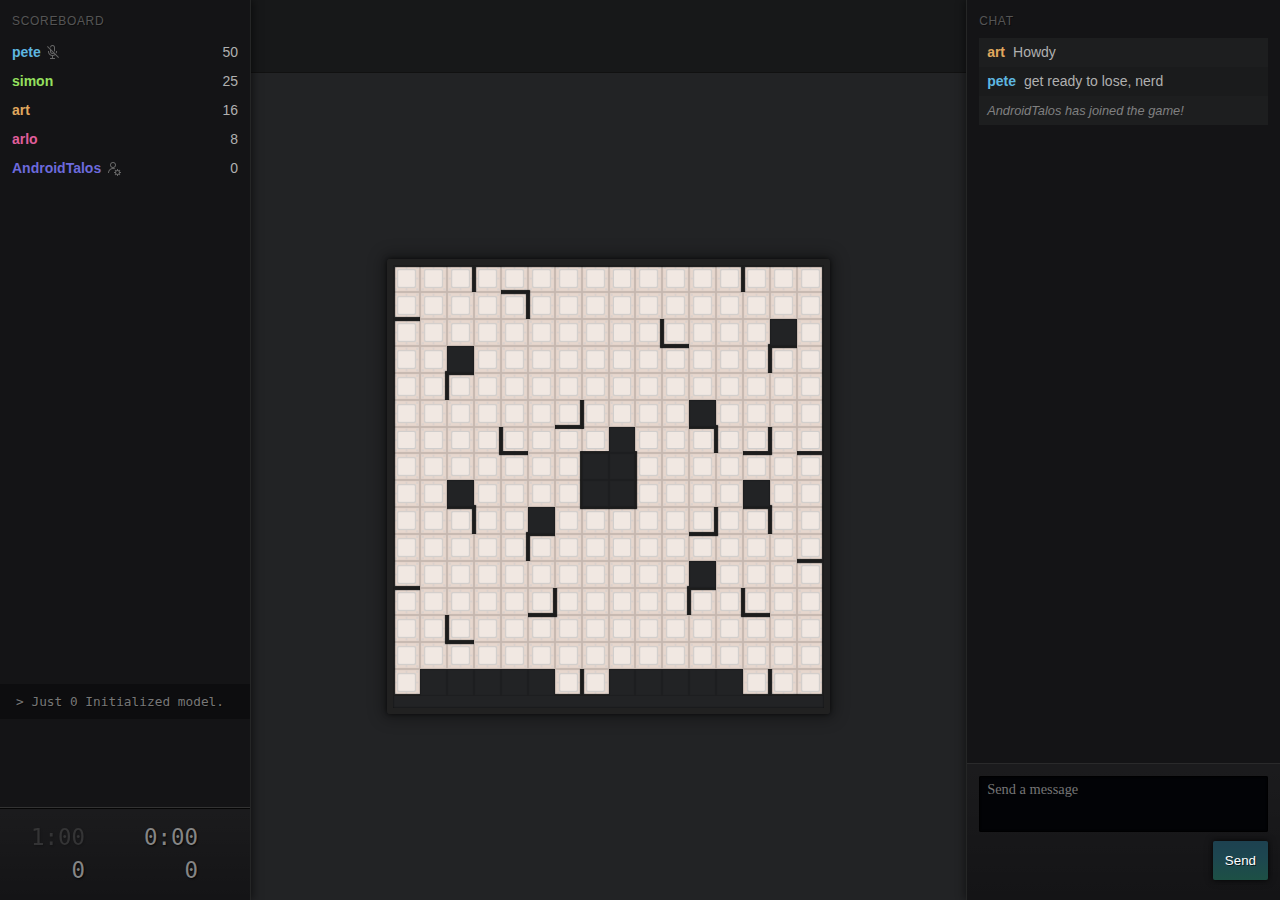
==== Robots.html @ b5388a8b "new squares for randomization algorithm" ====
<!DOCTYPE HTML>
<html>
<head>
  <meta charset="UTF-8">
  <title>Ricochet Robots</title>
  <link rel="stylesheet" href="./assets/css/style.css">
  <script src="./assets/js/main.js"></script>
</head>
<body>
	<main></main>
  <script>
      
    function preventBackspaceHandler(evt) {
      evt = evt || window.event;
      if (evt.keyCode == 8) {
        return false;
      }
    }

    document.onkeydown = preventBackspaceHandler;



    function randInt() {
      return Math.floor(Math.random() * Math.floor(16));
    }

    function randName() {
      arr1 = ["Robot", "Doctor", "Puzzle", "Automaton", "Data", "Buzz", "Infinity", "Cyborg", "Android", "Electro", "Robo", "Battery", "Beep" ];
      arr2 = ["Lover", "Love", "Power", "Clicker", "Friend", "Genius", "Beep", "Boop", "Sim", "Asimov", "Talos" ];
      arr3 = ["69", "420", "XxX", "2001", ""];
      return arr1[Math.floor(Math.random()*arr1.length)] + arr2[Math.floor(Math.random()*arr2.length)]+ arr3[Math.floor(Math.random()*arr3.length)];
    }

    var app = Elm.Main.init({node:document.querySelector('main')});


    var board = {
      "code": 100,
      "content":
      [
[
217,145,147,153,181,209,145,145,145,145,145,145,147,153,145,179],[
204,0,0,0,19,136,0,0,0,0,0,0,0,0,0,50],[
201,0,0,0,0,0,0,0,0,34,76,0,0,32,68,50],[
200,32,68,0,0,0,0,0,0,16,129,0,0,18,137,50],[
200,18,137,0,0,0,0,0,0,0,0,0,0,0,0,50],[
200,0,0,0,0,0,38,72,0,0,0,36,64,0,0,50],[
200,0,0,34,76,0,49,228,100,64,0,19,136,38,72,54],[
200,0,0,16,129,0,50,256,257,200,0,0,0,17,128,51],[
200,0,36,64,0,0,50,258,259,200,0,0,0,36,64,50],[
200,0,19,136,32,68,16,145,145,128,0,38,72,19,136,50],[
200,0,0,0,18,137,0,0,0,0,0,17,128,0,0,54],[
204,0,0,0,0,0,0,0,0,0,32,68,0,0,0,51],[
201,0,0,0,0,38,72,0,0,0,18,137,34,76,0,50],[
200,34,76,0,0,17,128,0,0,0,0,0,16,129,0,50],[
200,16,129,0,0,0,0,0,0,0,0,0,0,0,0,50],[
236,100,100,100,100,100,102,108,100,100,100,100,100,102,108,118
]
]
    }

    var user = {
        "code": 201,
        "content": []
      };

    var users = {
      "code": 200,
      "content": [
        { "username": "art", color:"#e0a85e", score:16, owner:false, muted:false }
      , { "username": "simon", color:"#95e05e", score:25, owner:false, muted:false }
      , { "username": "pete", color:"#5eb7e0", score:50, owner:false, muted:true }
      , { "username": "arlo", color:"#e05e9b", score:8, owner:false, muted:false }
      ]};
    
    function robots() {
      return {
      "code": 101,
      "content": [
        { "pos": { x: randInt(), y: randInt() }, color: "red", moves: ["up", "down", "left", "right"] }
      , { "pos": { x: randInt(), y: randInt() }, color: "green", moves: ["up", "down", "left", "right"] }
      , { "pos": { x: randInt(), y: randInt() }, color: "blue", moves: ["down", "left", "right"] }
      , { "pos": { x: randInt(), y: randInt() }, color: "yellow", moves: ["up", "down", "left", "right"] }
      , { "pos": { x: randInt(), y: randInt() }, color: "silver", moves: ["up", "down", "left", "right"] }
      ]};
    }
    
    var goals = {
      "code": 102,
      "content": [
        { "pos": { x: 11, y:  1}, symbol: "RedMoon", "active": false }
      , { "pos": { x:  4, y:  1}, symbol: "GreenMoon", "active": false}
      , { "pos": { x:  1, y:  10}, symbol: "BlueMoon", "active": false}
      , { "pos": { x: 12, y: 13}, symbol: "YellowMoon", "active": false}
      , { "pos": { x: 13, y: 11}, symbol: "RedPlanet", "active": false}
      , { "pos": { x:  5, y:  9}, symbol: "GreenPlanet", "active": false}
      , { "pos": { x:  9, y:  4}, symbol: "BluePlanet", "active": false}
      , { "pos": { x:  5, y:  5}, symbol: "YellowPlanet", "active": false}
      , { "pos": { x:  4, y: 12}, symbol: "RedCross", "active": false}
      , { "pos": { x: 11, y: 10}, symbol: "GreenCross", "active": false}
      , { "pos": { x:  3, y:  6}, symbol: "BlueCross", "active": false}
      , { "pos": { x: 12, y:  6}, symbol: "YellowCross", "active": false}
      , { "pos": { x:  1, y:  4}, symbol: "RedGear", "active": false}
      , { "pos": { x: 14, y:  3}, symbol: "GreenGear", "active": false}
      , { "pos": { x: 10, y: 12}, symbol: "BlueGear", "active": false}
      , { "pos": { x:  6, y: 14}, symbol: "YellowGear", "active": false}
      ]};
    goals.content[randInt()].active = true

    var chat = {
      "code": 202,
      "content": [
        { "user": users.content[0],
          "msg": "Howdy",
          "kind": 0 },
        { "user": users.content[2],
          "msg": "get ready to lose, nerd",
          "kind": 0 },
          ]
    };

    app.ports.outputPort.subscribe(function (data) {

      dataobj = JSON.parse(data);
      switch(dataobj.code) {
        
        case 100: // received request for new game
          chat.content.push(
            { "user": { "username": "System", color:"#fff", score:0, owner:false, muted:false },
              "msg": "Beginning a new game.",
              "kind": 1 }, )
          app.ports.inputPort.send( robots() );
          app.ports.inputPort.send( goals );
          app.ports.inputPort.send( chat );
          break;

        case 200: // received new user
          user.content = dataobj.content;
          user.content.username = randName();
          users.content.push(user.content);
          app.ports.inputPort.send( user );
          app.ports.inputPort.send( users );
          chat.content.push(
            { "user": { "username": "System", color:"#fff", score:0, owner:false, muted:false },
              "msg": user.content.username + " has joined the game!",
              "kind": 1 }, )
          app.ports.inputPort.send( chat );
          break;

        case 202: // received chatline
          chat.content.push( dataobj.content )
          app.ports.inputPort.send( chat );
          break;
      }



    });

    
      app.ports.inputPort.send( goals );
      app.ports.inputPort.send( chat );
      app.ports.inputPort.send( robots() );
      app.ports.inputPort.send( board );

  </script>
</body>
</html>
---- assets/css/style.css ----
body {
	margin: 0;
	padding: 0;
	word-wrap: break-word;
	font-family: -apple-system, BlinkMacSystemFont, Segoe UI, Helvetica, Arial, sans-serif, Apple Color Emoji, Segoe UI Emoji, Segoe UI Symbol;
	font-size: 14px;
	line-height: 1.5;
	color: #f5f5f5;
  background: #222325;
}

h2 {
  margin: 0 0 .5rem;
  padding: 0;
  font-size: 0.75rem;
  letter-spacing: 0.7px;
  color: #555;
  text-shadow: 1px 1px 0 rgba(0, 0, 0, .4);
  text-transform: uppercase;
  font-weight: normal;
}

a {
	color: #4d6670;
	text-decoration: none;
}

a:hover {
	color: #1d4650;
}

main {
  display: flex;
  min-height: 100vh;
}

.container {
  display: flex;
  min-height: 100vh;
}

.scorebar {
  flex: 0 0 250px;
  background: #141416;
	display: flex;
	flex-direction: column;
	border-right: 1px solid #252626;
  box-shadow: 2px 0 8px rgba(0, 0, 0, 0.5);
  z-index: 50;
}

.sidebar {
  flex: 0 560px;
  background: #141416;
	display: flex;
	flex-direction: column;
	border-left: 1px solid #252626;
  box-shadow: -2px 0px 8px rgba(0, 0, 0, .4);
}

.chat {
  flex: 1 1 auto;
  padding: 0.75rem;
}

.chat__line {
  padding: 0.25rem 0.5rem;
  background: #1a1b1c;
  color: #b0b0b0;
}

.chat__line--system {
  color: #808081;
  font-size: .8rem;
}

.chat__line:nth-of-type(odd) {
  background: #1d1e1f;
}

.chat__username {
  display: inline-block;
  font-weight: 600;
  margin-right: 0.5rem;
}

.message {
  border-top: 1px solid #2a2a2b;
  flex: 0 0 12.5%;
  padding: 0.75rem;
  display: flex;
  flex-direction: column;
  background: linear-gradient(to top, transparent 0, rgba(255, 255, 255, .03));
}

textarea, input[type="text"], select {
  padding: 0.35rem 0.5rem;
  background: #020306;
  border-radius: 2px;
  resize: none;
  flex: 1 1 100%;
  border: none;
  color: #d0d0d0;
  font-family: "Segoe UI";
  font-size: 0.9rem;
  box-shadow: 0 0 2px 1px inset rgba(0, 0, 0, 1);
}

.message__actions {
  flex: 0;
  padding: 0.5rem 0;
  display: flex;
  justify-content: space-between;
}

.submit {
  background: linear-gradient(to bottom, #1d4150 0, #1d4650 40%, #1d5045 100%);
  color: #fff;
  border-radius: 2px;
  padding: 0.75rem 0.75rem;
  border: 0;
  text-shadow: 1px 1px 0 rgba(0, 0, 0, .6);
  cursor: pointer;
  box-shadow: 0 0 4px rgba(0, 0, 0, .6), 0 0 8px rgba(0, 0, 0, .4);
  margin-left: 0.25rem;
  align-self: center;
}


.message__actions button {
  height: 2.5rem;
  width: 2.5rem;
  padding: 0;
  border: 0;
  cursor: pointer;
  mask-size: 2.0rem 2.0rem;
  background: #666;
  transition: .15s linear background;
}

.sidebar__polloptions {
  border-top: 1px solid #2a2a2b;
  padding: 0.75rem;
  display: flex;
  flex-wrap: wrap;
  justify-content: flex-start;
  text-shadow: 1px 1px 1px rgba(0, 0, 0, .5);
  background: linear-gradient(to top, transparent 0, rgba(255, 255, 255, .03));
}

.poll__command {
  color: #999;
  font-family: Monospace;
  font-size: 0.8rem;
  background: rgba(0, 0, 0, .5);
  padding: 0.25rem;
  margin: 0 .25rem;
}

.sidebar__settings {
  border-top: 1px solid #2a2a2b;
  padding: 0.75rem 0.5rem;
  display: flex;
  flex-wrap: wrap;
  justify-content: space-between;
  background: linear-gradient(to top, transparent 0, rgba(255, 255, 255, .03));
}

.sidebar__settings input, .sidebar__settings select {
  margin: 0 .25rem;
  flex: 1 1 auto;
}

.sidebar__settings h2, .sidebar__polloptions h2 {
  flex: 1 1 100%;
}

.message__actions button:hover {
  background: #bcbca0;
}

.message__actions .settings {
  mask: url('../static/images/icons/settings.png') center center/2.0rem 2.0rem no-repeat;
}

.message__actions .new {
  mask: url('../static/images/icons/new.png') center center/2.0rem 2.0rem no-repeat;
}

.message__actions .poll {
  mask: url('../static/images/icons/poll.png') center center/2.0rem 2.0rem no-repeat;
}

.message__actions .emoticons {
  mask: url('../static/images/icons/emoticons.png') center center/2.0rem 2.0rem no-repeat;
}

.flex-spacer {
  flex: 1 1 auto;
}

.main {
	flex: 1 1 100%;
	display: flex;
	flex-direction: column;
  background: url('../static/images/backgrounds/rock.jpg') no-repeat fixed;
  background-size: cover;
}


.controls {
  background: rgba(0, 0, 0, .3);
  color: #777;
  text-shadow: 1px 1px 0 rgba(0, 0, 0, .5);
  border-bottom: 1px solid #111;
  padding: .5rem 1.0rem;
  font-size: 0.8rem;
  display: flex;
  justify-content: space-around;
}

.controls__robots {
  display: flex;
}

.controls__directions {
  display: flex;
}

.controls__robot {
  height: 3.0rem;
  width: 3.0rem;
  margin: 0.25rem;
  background-repeat: no-repeat;
  background-position: center center;
  background-size: 90%;
  cursor: pointer;
  border-radius: 4px;
  transition: .1s linear all;
}

.controls__button {
  height: 3.0rem;
  width: 3.0rem;
  margin: 0.25rem;
  background-color: #656565;
  mask-repeat: no-repeat;
  mask-position: center center;
  mask-size: 90%;
  cursor: pointer;
  border-radius: 4px;
  transition: .1s linear all;
}

.controls__button:hover, .controls__button.active {
  background-color: #aaa;
}

.controls__button.inactive {
  background-color: #262626;
  cursor: not-allowed;
}

.controls__robot.active {
  background-color: #3b3b34
}


.controls__red { background-image: url('../static/images/game/red-robot.png'); }
.controls__green { background-image: url('../static/images/game/green-robot.png'); }
.controls__blue { background-image: url('../static/images/game/blue-robot.png'); }
.controls__yellow { background-image: url('../static/images/game/yellow-robot.png'); }
.controls__silver { background-image: url('../static/images/game/silver-robot.png'); }

.controls__up { mask-image: url('../static/images/icons/up.png'); }
.controls__down { mask-image: url('../static/images/icons/down.png'); }
.controls__left { mask-image: url('../static/images/icons/left.png') }
.controls__right { mask-image: url('../static/images/icons/right.png'); }
.controls__undo { mask-image: url('../static/images/icons/undo.png'); }
.controls__cancel { mask-image: url('../static/images/icons/cancel.png'); }


.debug {
  background: rgba(0, 0, 0, .3);
  color: #777;
  text-shadow: 1px 1px 0 rgba(0, 0, 0, .5);
  padding: .5rem 1.0rem;
  font-family: Monospace;
  font-size: 0.8rem;
}

.debug:before {
  content: '> ';
}

.game {
  border: 6px solid #212121;
  flex: 0 0 auto;
  border-radius: 3px;
  box-shadow: 0 0 2px 0 inset rgba(0, 0, 0, .8), 0 0 15px 5px rgba(0, 0, 0, .3), 0 0 5px rgba(0, 0, 0, .7);
  
  height: 0;
  padding-bottom: 62%;
  width: 62%;
  box-sizing: border-box;

  overflow: hidden;

  display: flex;
  flex-wrap: wrap;
  margin: auto;
}

.square {
  min-height: 6.25%;
  max-height: 6.25%;
  padding-bottom: 6.25%;
  width: 6.25%;
  border: 0px solid #1d2323;
  box-shadow: 0 0 1px 1px inset rgba(0, 0, 0, .15);
  background-size: cover;
  background-repeat: no-repeat;
  background-position: center center;
  position: relative;

  text-align: center;
  color: #d4cdc3;
  font-size: 0.7rem;
  line-height: 3.0rem;
}

.square:after {
  padding-bottom: 100%;
  display: block;
  content: '';
}

.square--0 { background-image: url('../static/images/game/s-0.png'); }
.square--1, .square--17, .square--93, .square--129, .square--145 { background-image: url('../static/images/game/s-1.png'); }
.square--2, .square--18, .square--34, .square--50 { background-image: url('../static/images/game/s-2.png'); }
.square--3, .square--19, .square--51, .square--147, .square--179 { background-image: url('../static/images/game/s-3.png'); }
.square--4, .square--36, .square--68, .square--100 { background-image: url('../static/images/game/s-4.png'); }
.square--5, .square--117, .square--133, .square--149, .square--165, .square--181, .square--149, .square--197, .square--213, .square--229, .square--245 { background-image: url('../static/images/game/s-5.png'); }
.square--6, .square--38, .square--54, .square--102, .square--118 { background-image: url('../static/images/game/s-6.png'); }
.square--8, .square--72, .square--136, .square--200 { background-image: url('../static/images/game/s-8.png'); }
.square--9, .square--137, .square--153, .square--201, .square--217 { background-image: url('../static/images/game/s-9.png'); }
.square--10 { background-image: url('../static/images/game/s-10.png'); }
.square--12, .square--76, .square--108, .square--204, .square--236 { background-image: url('../static/images/game/s-12.png'); }
.square--16 { background-image: url('../static/images/game/s-16.png'); }
.square--20 { background-image: url('../static/images/game/s-20.png'); }
.square--24 { background-image: url('../static/images/game/s-24.png'); }
.square--28 { background-image: url('../static/images/game/s-28.png'); }
.square--32 { background-image: url('../static/images/game/s-32.png'); }
.square--33, .square--49, .square--161, .square--177 { background-image: url('../static/images/game/s-33.png'); }
.square--40 { background-image: url('../static/images/game/s-40.png'); }
.square--41 { background-image: url('../static/images/game/s-41.png'); }
.square--48 { background-image: url('../static/images/game/s-48.png'); }
.square--64 { background-image: url('../static/images/game/s-64.png'); }
.square--65, .square--209 { background-image: url('../static/images/game/s-65.png'); }
.square--66 { background-image: url('../static/images/game/s-66.png'); }
.square--67 { background-image: url('../static/images/game/s-67.png'); }
.square--96 { background-image: url('../static/images/game/s-96.png'); }
.square--128 { background-image: url('../static/images/game/s-128.png'); }
.square--130 { background-image: url('../static/images/game/s-130.png'); }
.square--132, .square--228 { background-image: url('../static/images/game/s-132.png'); }
.square--134 { background-image: url('../static/images/game/s-134.png'); }
.square--144 { background-image: url('../static/images/game/s-144.png'); }
.square--172 { background-image: url('../static/images/game/s-172.png'); }

.square--block {
  background: #7a776d;
}

.robot {
  position: absolute;
  height: 100%;
  width: 100%;
  background-size: 90% 90%;
  background-repeat: no-repeat;
  background-position: center center;
}

.robot--red { background-image: url('../static/images/game/red-robot.png'); }
.robot--blue { background-image: url('../static/images/game/blue-robot.png');; }
.robot--green { background-image: url('../static/images/game/green-robot.png');; }
.robot--yellow { background-image: url('../static/images/game/yellow-robot.png');; }
.robot--silver { background-image: url('../static/images/game/silver-robot.png');; }


/****** Scorebar ******/

.scores {
  flex: 1 1 auto;
  padding: 0.75rem;
}

.score {
  padding: 0.25rem 0;
  color: #b0b0b0;
  display: flex;
}

.score__username {
  flex: 1 1 auto;
  font-weight: 600;
  margin-right: 0.5rem;
}

.muted, .owner {
  height: 1.0rem;
  width: 1.0rem;
  display: inline-block;
  margin-left: .25rem;
  vertical-align: middle;
  mask-size: 100% 100%;
  mask-position: center center;
  mask-repeat: no-repeat;
  background-color: #666;
  margin-top: -2px;
}

.muted { mask-image: url('../static/images/icons/mute.png'); }
.owner { mask-image: url('../static/images/icons/owner.png'); }

.sidebar__goal {
  border-bottom: 1px solid #333;
  padding: 0.75rem;
}

.timer {
  flex: 0 0 auto;
  padding: 0.75rem;
  display: flex;
  flex-wrap: wrap;
  font-family: Monospace;
  font-size: 1.4rem;
  background: linear-gradient(to top, transparent 0, rgba(255, 255, 255, .03));
  color: #858585;
  text-shadow: 1px 1px 2px rgba(0, 0, 0, .8);
  font-weight: 200;
  border-top: 1px solid #060606;
  text-align: right;
}

.timer__countdown {
  flex: 0 0 50%;
  opacity: .25;
  display: flex;
  align-items: center;
  justify-content: flex-end;
}

.timer__current-timer {
  flex: 0 0 50%;
  display: flex;
  align-items: center;
  justify-content: flex-end;
}

.counter__moves {
  display: flex;
  flex: 0 0 50%;
  justify-content: flex-end;
  align-items: center;
}

.counter__robots {
  flex: 0 0 50%;
  align-items: center;
  justify-content: flex-end;
  display: flex;
}

.timer__current-timer span, .timer__countdown span {
  flex: 1 1 auto;
}

.icon {
  flex: 0 0 auto;
  height: 1.5rem;
  width: 1.5rem;
  margin: 0 0.5rem;
  background: currentColor;
  mask-size: 100% 100%;
  mask-repeat: no-repeat;
  mask-position: center center;
}

.icon--timer { mask-image: url('../static/images/icons/timer.png'); }
.icon--clock { mask-image: url('../static/images/icons/clock.png'); }
.icon--count { mask-image: url('../static/images/icons/count.png'); }
.icon--robot { mask-image: url('../static/images/icons/robot.png'); }

.goal {
  height: 4.0rem;
  width: 4.0rem;
  background-size: 100% 100%;
  background-repeat: no-repeat;
  background-position: center center;
}

.square .goal {
  position: absolute;
  height: 100%;
  width: 100%;
  background-size: 100% 100%;
  background-repeat: no-repeat;
  background-position: center center;
  opacity: 0.5;
}



.red-moon { background-image: url('../static/images/game/red-moon.png'); }
.green-moon { background-image: url('../static/images/game/green-moon.png'); }
.yellow-moon { background-image: url('../static/images/game/yellow-moon.png'); }
.blue-moon { background-image: url('../static/images/game/blue-moon.png'); }
.red-gear { background-image: url('../static/images/game/red-gear.png'); }
.green-gear { background-image: url('../static/images/game/green-gear.png'); }
.yellow-gear { background-image: url('../static/images/game/yellow-gear.png'); }
.blue-gear { background-image: url('../static/images/game/blue-gear.png'); }
.red-planet { background-image: url('../static/images/game/red-planet.png'); }
.green-planet { background-image: url('../static/images/game/green-planet.png'); }
.yellow-planet { background-image: url('../static/images/game/yellow-planet.png'); }
.blue-planet { background-image: url('../static/images/game/blue-planet.png'); }
.red-cross { background-image: url('../static/images/game/red-cross.png'); }
.green-cross { background-image: url('../static/images/game/green-cross.png'); }
.yellow-cross { background-image: url('../static/images/game/yellow-cross.png'); }
.blue-cross { background-image: url('../static/images/game/blue-cross.png'); }

/****** Emoticons ******/
.sidebar__emoticons {
  display: flex;
  flex-wrap: wrap;
  width: auto;
  padding: 0.25rem;
}

.emoticon {
  height: 32px;
  width: 32px;
  background: transparent;
  background-size: 100% 100%;
  background-repeat: none;
  background-position: center center;
  flex: 0 0 auto;
  margin: 3px;
  cursor: pointer;
}

span.emoticon {
  display: inline-block;
  vertical-align: middle;
  margin: 0;
}

.emoticon--cool { background-image: url('../static/images/emoticons/cool.png'); }
.emoticon--crazy { background-image: url('../static/images/emoticons/crazy.png'); }
.emoticon--damn { background-image: url('../static/images/emoticons/damn.png'); }
.emoticon--geek { background-image: url('../static/images/emoticons/geek.png'); }
.emoticon--grin { background-image: url('../static/images/emoticons/grin.png'); }
.emoticon--huh { background-image: url('../static/images/emoticons/huh.png'); }
.emoticon--lol { background-image: url('../static/images/emoticons/lol.png'); }
.emoticon--love { background-image: url('../static/images/emoticons/love.png'); }
.emoticon--omg { background-image: url('../static/images/emoticons/omg.png'); }
.emoticon--pout { background-image: url('../static/images/emoticons/pout.png'); }
.emoticon--sad { background-image: url('../static/images/emoticons/sad.png'); }
.emoticon--smile { background-image: url('../static/images/emoticons/smile.png'); }
.emoticon--stars { background-image: url('../static/images/emoticons/stars.png'); }
.emoticon--ugh { background-image: url('../static/images/emoticons/ugh.png'); }
.emoticon--waiting { background-image: url('../static/images/emoticons/waiting.png'); }
.emoticon--whoopsy { background-image: url('../static/images/emoticons/whoopsy.png'); }
.emoticon--wink { background-image: url('../static/images/emoticons/wink.png'); }
.emoticon--wtf { background-image: url('../static/images/emoticons/wtf.png'); }
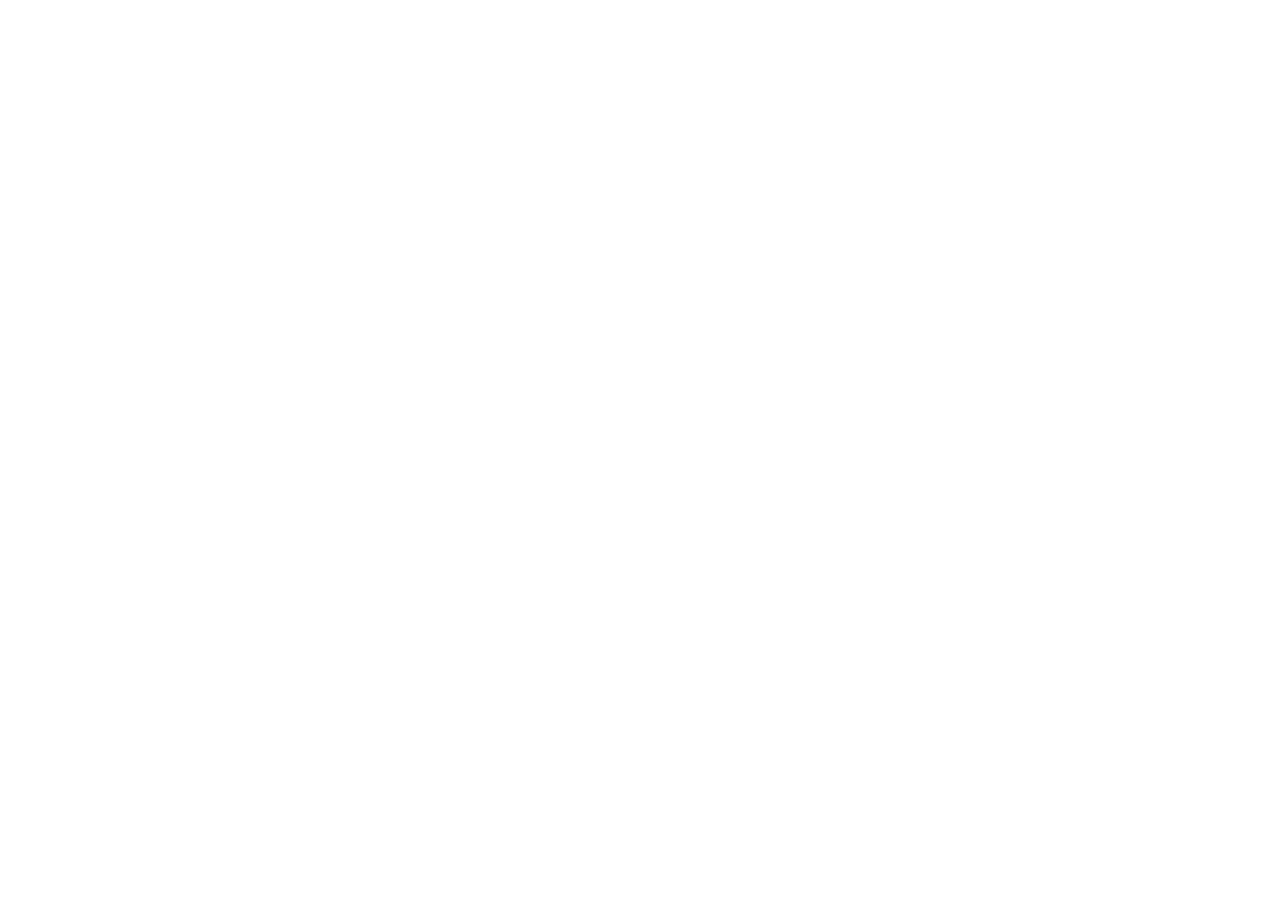
==== commit f9d7761d: "Update poll info and style" ====
--- a/Robots.html
+++ b/Robots.html
@@ -3,8 +3,8 @@
 <head>
   <meta charset="UTF-8">
   <title>Ricochet Robots</title>
-  <link rel="stylesheet" href="./assets/css/style.css">
-  <script src="./assets/js/main.js"></script>
+  <link rel="stylesheet" href="http://localhost:8000/assets/css/style.css">
+  <script src="http://localhost:8000/assets/js/main.js"></script>
 </head>
 <body>
 	<main></main>
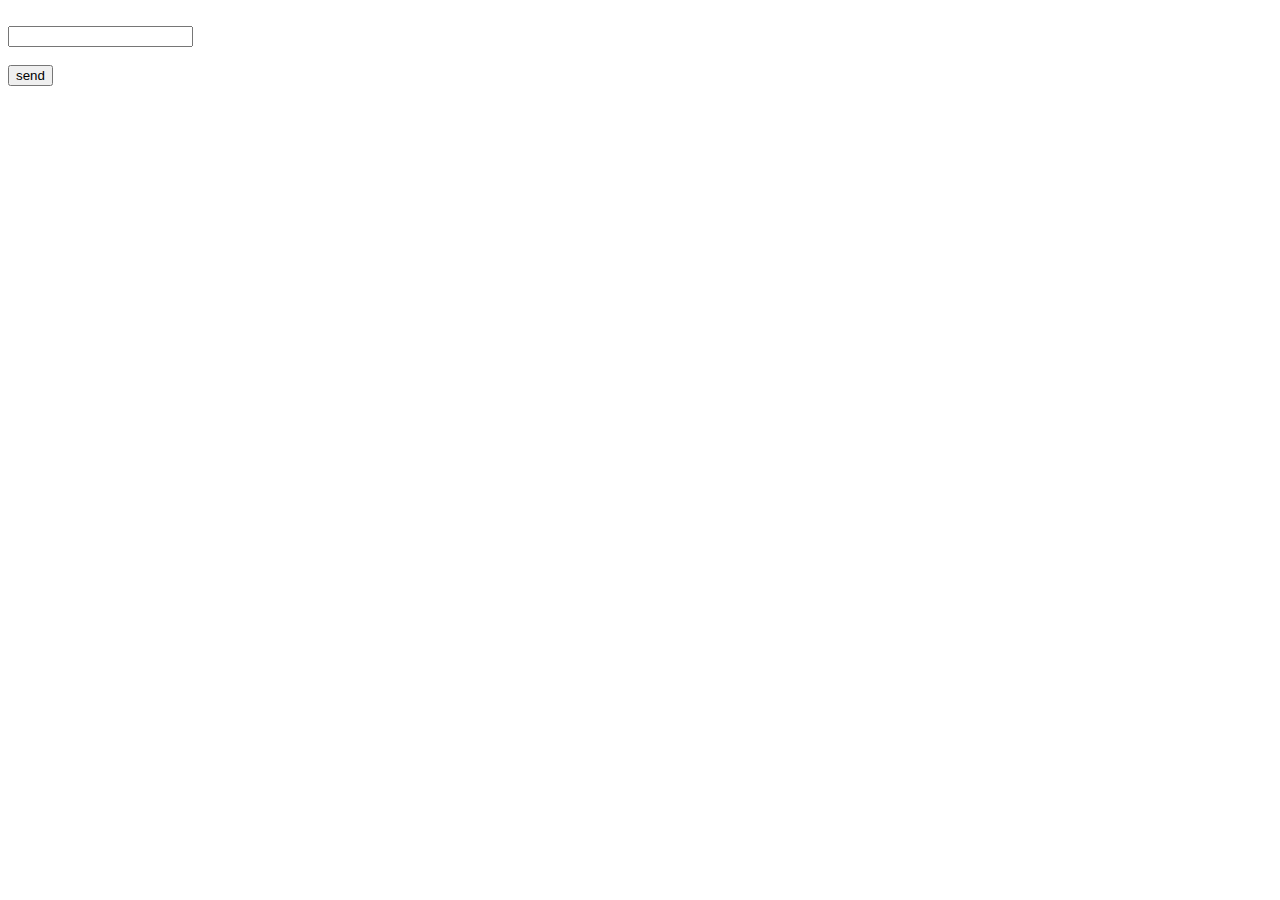
==== commit db870293: "Integrating backend :boom:" ====
--- a/Robots.html
+++ b/Robots.html
@@ -7,9 +7,21 @@
   <script src="http://localhost:8000/assets/js/main.js"></script>
 </head>
 <body>
-	<main></main>
-  <script>
-      
+  <main id="elm-node"></main>
+  <div id="main"></div>
+  <br>
+  <form>
+    <input id="message" type="text">
+    <br>
+    <br>
+    <input type="submit" value="send" id="button">
+  </form>
+
+
+
+  <script type="text/javascript">
+    
+    // prevent backspace from redirecting browser
     function preventBackspaceHandler(evt) {
       evt = evt || window.event;
       if (evt.keyCode == 8) {
@@ -20,150 +32,220 @@
     document.onkeydown = preventBackspaceHandler;
 
 
-
-    function randInt() {
-      return Math.floor(Math.random() * Math.floor(16));
-    }
-
-    function randName() {
-      arr1 = ["Robot", "Doctor", "Puzzle", "Automaton", "Data", "Buzz", "Infinity", "Cyborg", "Android", "Electro", "Robo", "Battery", "Beep" ];
-      arr2 = ["Lover", "Love", "Power", "Clicker", "Friend", "Genius", "Beep", "Boop", "Sim", "Asimov", "Talos" ];
-      arr3 = ["69", "420", "XxX", "2001", ""];
-      return arr1[Math.floor(Math.random()*arr1.length)] + arr2[Math.floor(Math.random()*arr2.length)]+ arr3[Math.floor(Math.random()*arr3.length)];
-    }
-
-    var app = Elm.Main.init({node:document.querySelector('main')});
-
-
-    var board = {
+  function randInt() {
+    return Math.floor(Math.random() * Math.floor(16));
+  }
+
+  function randName() {
+    arr1 = ["Robot", "Doctor", "Puzzle", "Automaton", "Data", "Buzz", "Infinity", "Cyborg", "Android", "Electro", "Robo", "Battery", "Beep" ];
+    arr2 = ["Lover", "Love", "Power", "Clicker", "Friend", "Genius", "Beep", "Boop", "Sim", "Asimov", "Talos" ];
+    arr3 = ["69", "420", "XxX", "2001", ""];
+    return arr1[Math.floor(Math.random()*arr1.length)] + arr2[Math.floor(Math.random()*arr2.length)]+ arr3[Math.floor(Math.random()*arr3.length)];
+  }
+
+  
+  var board = {
       "code": 100,
       "content":
-      [
-[
-217,145,147,153,181,209,145,145,145,145,145,145,147,153,145,179],[
-204,0,0,0,19,136,0,0,0,0,0,0,0,0,0,50],[
-201,0,0,0,0,0,0,0,0,34,76,0,0,32,68,50],[
-200,32,68,0,0,0,0,0,0,16,129,0,0,18,137,50],[
-200,18,137,0,0,0,0,0,0,0,0,0,0,0,0,50],[
-200,0,0,0,0,0,38,72,0,0,0,36,64,0,0,50],[
-200,0,0,34,76,0,49,228,100,64,0,19,136,38,72,54],[
-200,0,0,16,129,0,50,256,257,200,0,0,0,17,128,51],[
-200,0,36,64,0,0,50,258,259,200,0,0,0,36,64,50],[
-200,0,19,136,32,68,16,145,145,128,0,38,72,19,136,50],[
-200,0,0,0,18,137,0,0,0,0,0,17,128,0,0,54],[
-204,0,0,0,0,0,0,0,0,0,32,68,0,0,0,51],[
-201,0,0,0,0,38,72,0,0,0,18,137,34,76,0,50],[
-200,34,76,0,0,17,128,0,0,0,0,0,16,129,0,50],[
-200,16,129,0,0,0,0,0,0,0,0,0,0,0,0,50],[
-236,100,100,100,100,100,102,108,100,100,100,100,100,102,108,118
-]
-]
-    }
-
-    var user = {
-        "code": 201,
-        "content": []
-      };
-
-    var users = {
-      "code": 200,
-      "content": [
-        { "username": "art", color:"#e0a85e", score:16, owner:false, muted:false }
-      , { "username": "simon", color:"#95e05e", score:25, owner:false, muted:false }
-      , { "username": "pete", color:"#5eb7e0", score:50, owner:false, muted:true }
-      , { "username": "arlo", color:"#e05e9b", score:8, owner:false, muted:false }
-      ]};
+      [ [217,145,147,153,181,209,145,145,145,145,145,145,147,153,145,179],[
+        204,0,0,0,19,136,0,0,0,0,0,0,0,0,0,50],[
+        201,0,0,0,0,0,0,0,0,34,76,0,0,32,68,50],[
+        200,32,68,0,0,0,0,0,0,16,129,0,0,18,137,50],[
+        200,18,137,0,0,0,0,0,0,0,0,0,0,0,0,50],[
+        200,0,0,0,0,0,38,72,0,0,0,36,64,0,0,50],[
+        200,0,0,34,76,0,49,228,100,64,0,19,136,38,72,54],[
+        200,0,0,16,129,0,50,256,257,200,0,0,0,17,128,51],[
+        200,0,36,64,0,0,50,258,259,200,0,0,0,36,64,50],[
+        200,0,19,136,32,68,16,145,145,128,0,38,72,19,136,50],[
+        200,0,0,0,18,137,0,0,0,0,0,17,128,0,0,54],[
+        204,0,0,0,0,0,0,0,0,0,32,68,0,0,0,51],[
+        201,0,0,0,0,38,72,0,0,0,18,137,34,76,0,50],[
+        200,34,76,0,0,17,128,0,0,0,0,0,16,129,0,50],[
+        200,16,129,0,0,0,0,0,0,0,0,0,0,0,0,50],[
+        236,100,100,100,100,100,102,108,100,100,100,100,100,102,108,118] 
+      ]
+    }
+
+  
+  var user = {
+      "code": 201,
+      "content": []
+    };
+
+  var users = {
+    "code": 200,
+    "content": [
+      { "username": "art", color:"#e0a85e", score:16, owner:false, muted:false }
+    , { "username": "simon", color:"#95e05e", score:25, owner:false, muted:false }
+    , { "username": "pete", color:"#5eb7e0", score:50, owner:false, muted:true }
+    , { "username": "arlo", color:"#e05e9b", score:8, owner:false, muted:false }
+    ]};
+
+  
+  function robots() {
+    return {
+    "code": 101,
+    "content": [
+      { "pos": { x: randInt(), y: randInt() }, color: "red", moves: ["up", "down", "left", "right"] }
+    , { "pos": { x: randInt(), y: randInt() }, color: "green", moves: ["up", "down", "left", "right"] }
+    , { "pos": { x: randInt(), y: randInt() }, color: "blue", moves: ["down", "left", "right"] }
+    , { "pos": { x: randInt(), y: randInt() }, color: "yellow", moves: ["up", "down", "left", "right"] }
+    , { "pos": { x: randInt(), y: randInt() }, color: "silver", moves: ["up", "down", "left", "right"] }
+    ]};
+  }
+  
+  var goals = {
+    "code": 102,
+    "content": [
+      { "pos": { x: 11, y:  1}, symbol: "RedMoon", "active": false }
+    , { "pos": { x:  4, y:  1}, symbol: "GreenMoon", "active": false}
+    , { "pos": { x:  1, y:  10}, symbol: "BlueMoon", "active": false}
+    , { "pos": { x: 12, y: 13}, symbol: "YellowMoon", "active": false}
+    , { "pos": { x: 13, y: 11}, symbol: "RedPlanet", "active": false}
+    , { "pos": { x:  5, y:  9}, symbol: "GreenPlanet", "active": false}
+    , { "pos": { x:  9, y:  4}, symbol: "BluePlanet", "active": false}
+    , { "pos": { x:  5, y:  5}, symbol: "YellowPlanet", "active": false}
+    , { "pos": { x:  4, y: 12}, symbol: "RedCross", "active": false}
+    , { "pos": { x: 11, y: 10}, symbol: "GreenCross", "active": false}
+    , { "pos": { x:  3, y:  6}, symbol: "BlueCross", "active": false}
+    , { "pos": { x: 12, y:  6}, symbol: "YellowCross", "active": false}
+    , { "pos": { x:  1, y:  4}, symbol: "RedGear", "active": false}
+    , { "pos": { x: 14, y:  3}, symbol: "GreenGear", "active": false}
+    , { "pos": { x: 10, y: 12}, symbol: "BlueGear", "active": false}
+    , { "pos": { x:  6, y: 14}, symbol: "YellowGear", "active": false}
+    ]};
+  goals.content[randInt()].active = true
+
+  var chat = {
+    "code": 202,
+    "content": [
+      { "user": users.content[0],
+        "msg": "Howdy",
+        "kind": 0 },
+      { "user": users.content[2],
+        "msg": "get ready to lose, nerd",
+        "kind": 0 },
+        ]
+  };
+
+  var socket;
+  var app = Elm.Main.init({node:document.getElementById('elm-node')});
+
+  function setupSocket() {
+    socket = new WebSocket("ws://localhost:4000/ws/chat")
+    // heard a message from Elm
+
+    socket.onclose = function() {
+      alert("Connection to the server has been lost.");
+    }
+
+    socket.onerror = function() {
+      alert("Server connection has experienced an unknown error.");
+    }
+
+    socket.onopen = function() {
+      app.ports.outputPort.subscribe(function (data) {
+
+        console.log("Message from client:")
+        console.log(data);
+        socket.send(data);
+/* 
+        var dataobj = JSON.parse(data);
+        switch(dataobj.code) {
+          
+          case 100: // received request for new game
+            chat.content.push(
+              { "user": { "username": "System", color:"#fff", score:0, owner:false, muted:false },
+                "msg": "Beginning a new game.",
+                "kind": 1 }, )
+            app.ports.inputPort.send( robots() );
+            app.ports.inputPort.send( goals );
+            app.ports.inputPort.send( chat );
+            break;
+
+          case 200: // received new user
+            user.content = dataobj.content;
+            user.content.username = randName();
+            users.content.push(user.content);
+            app.ports.inputPort.send( user );
+            app.ports.inputPort.send( users );
+            chat.content.push(
+              { "user": { "username": "System", color:"#fff", score:0, owner:false, muted:false },
+                "msg": user.content.username + " has joined the game!",
+                "kind": 1 }, )
+            app.ports.inputPort.send( chat );
+            break;
+        } */
+
+
+      });
+      
+      app.ports.inputPort.send( {"code": 000, "content": "welcome!"} );
+
+    }
+
+    socket.addEventListener("message", (event) => {
+      const pTag = document.createElement("p")
+      pTag.innerHTML = event.data
+
+      document.getElementById("main").append(pTag)
+    })
+
+    socket.addEventListener("close", () => {
+      this.setupSocket()
+    })
+
+    // got message from server
+    socket.addEventListener("message", (event) => {
+      newJSON = JSON.parse(event.data)
+      console.log("Message from server:")
+      console.log( newJSON );
+      app.ports.inputPort.send( newJSON );
+    })
+
+
+
+  }
+
+
     
-    function robots() {
-      return {
-      "code": 101,
-      "content": [
-        { "pos": { x: randInt(), y: randInt() }, color: "red", moves: ["up", "down", "left", "right"] }
-      , { "pos": { x: randInt(), y: randInt() }, color: "green", moves: ["up", "down", "left", "right"] }
-      , { "pos": { x: randInt(), y: randInt() }, color: "blue", moves: ["down", "left", "right"] }
-      , { "pos": { x: randInt(), y: randInt() }, color: "yellow", moves: ["up", "down", "left", "right"] }
-      , { "pos": { x: randInt(), y: randInt() }, color: "silver", moves: ["up", "down", "left", "right"] }
-      ]};
-    }
-    
-    var goals = {
-      "code": 102,
-      "content": [
-        { "pos": { x: 11, y:  1}, symbol: "RedMoon", "active": false }
-      , { "pos": { x:  4, y:  1}, symbol: "GreenMoon", "active": false}
-      , { "pos": { x:  1, y:  10}, symbol: "BlueMoon", "active": false}
-      , { "pos": { x: 12, y: 13}, symbol: "YellowMoon", "active": false}
-      , { "pos": { x: 13, y: 11}, symbol: "RedPlanet", "active": false}
-      , { "pos": { x:  5, y:  9}, symbol: "GreenPlanet", "active": false}
-      , { "pos": { x:  9, y:  4}, symbol: "BluePlanet", "active": false}
-      , { "pos": { x:  5, y:  5}, symbol: "YellowPlanet", "active": false}
-      , { "pos": { x:  4, y: 12}, symbol: "RedCross", "active": false}
-      , { "pos": { x: 11, y: 10}, symbol: "GreenCross", "active": false}
-      , { "pos": { x:  3, y:  6}, symbol: "BlueCross", "active": false}
-      , { "pos": { x: 12, y:  6}, symbol: "YellowCross", "active": false}
-      , { "pos": { x:  1, y:  4}, symbol: "RedGear", "active": false}
-      , { "pos": { x: 14, y:  3}, symbol: "GreenGear", "active": false}
-      , { "pos": { x: 10, y: 12}, symbol: "BlueGear", "active": false}
-      , { "pos": { x:  6, y: 14}, symbol: "YellowGear", "active": false}
-      ]};
-    goals.content[randInt()].active = true
-
-    var chat = {
-      "code": 202,
-      "content": [
-        { "user": users.content[0],
-          "msg": "Howdy",
-          "kind": 0 },
-        { "user": users.content[2],
-          "msg": "get ready to lose, nerd",
-          "kind": 0 },
-          ]
-    };
-
-    app.ports.outputPort.subscribe(function (data) {
-
-      dataobj = JSON.parse(data);
-      switch(dataobj.code) {
-        
-        case 100: // received request for new game
-          chat.content.push(
-            { "user": { "username": "System", color:"#fff", score:0, owner:false, muted:false },
-              "msg": "Beginning a new game.",
-              "kind": 1 }, )
-          app.ports.inputPort.send( robots() );
-          app.ports.inputPort.send( goals );
-          app.ports.inputPort.send( chat );
-          break;
-
-        case 200: // received new user
-          user.content = dataobj.content;
-          user.content.username = randName();
-          users.content.push(user.content);
-          app.ports.inputPort.send( user );
-          app.ports.inputPort.send( users );
-          chat.content.push(
-            { "user": { "username": "System", color:"#fff", score:0, owner:false, muted:false },
-              "msg": user.content.username + " has joined the game!",
-              "kind": 1 }, )
-          app.ports.inputPort.send( chat );
-          break;
-
-        case 202: // received chatline
-          chat.content.push( dataobj.content )
-          app.ports.inputPort.send( chat );
-          break;
-      }
-
-
-
-    });
-
-    
+
+
+
+
+
+  function submit(event) {
+      event.preventDefault()
+      const input = document.getElementById("message")
+      const message = input.value
+      input.value = ""
+
+      this.socket.send(
+        JSON.stringify({
+          content: {msg: message},
+        })
+      )
+    }
+
+
+
+    window.onload = function() {
+      // const websocketClass = new robotsWebsocketHandler();
+      setupSocket();
+      
       app.ports.inputPort.send( goals );
       app.ports.inputPort.send( chat );
       app.ports.inputPort.send( robots() );
       app.ports.inputPort.send( board );
 
+      document.getElementById("button").addEventListener("click", (event) => submit(event));
+    }
+
+
   </script>
+
+
+
+
 </body>
 </html>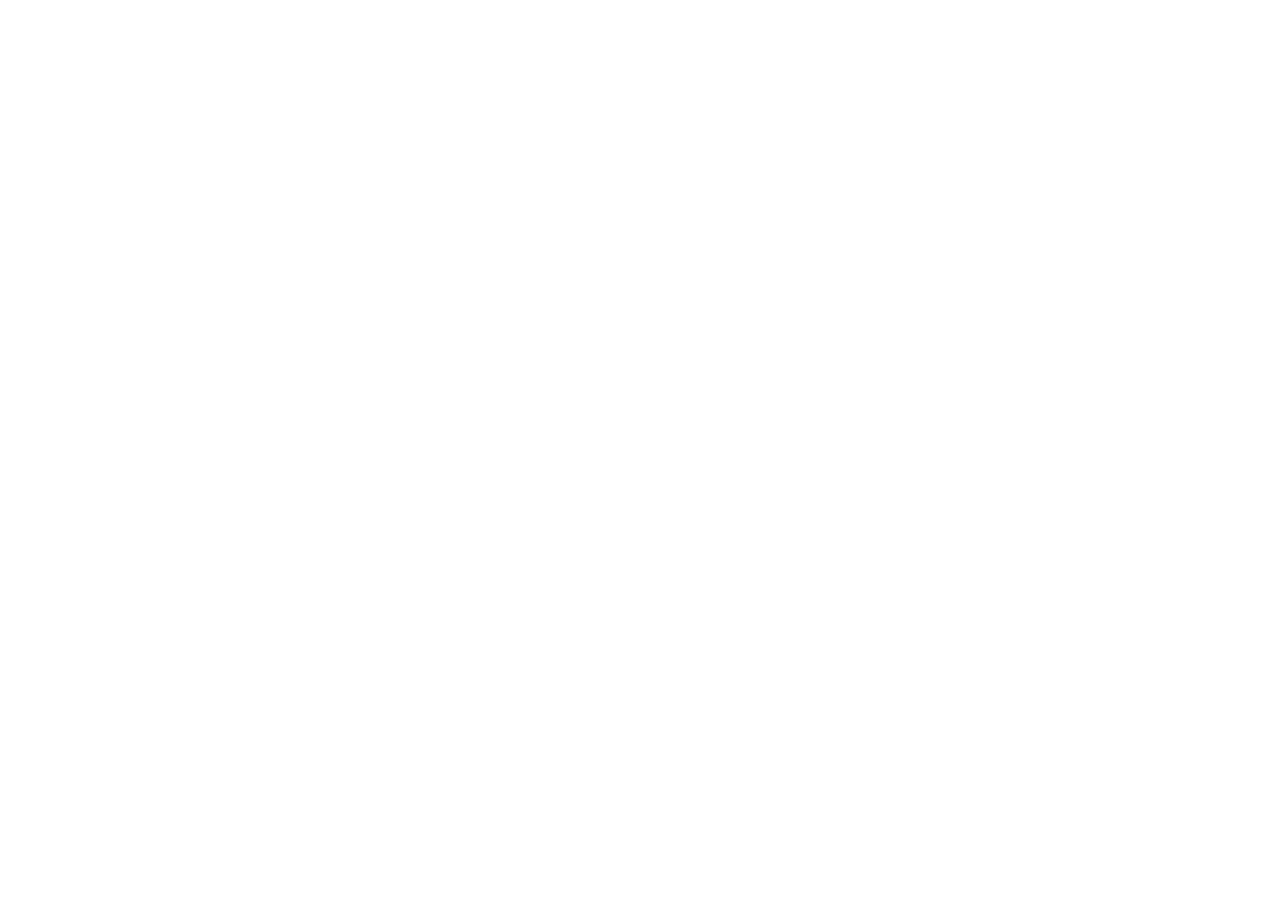
==== commit 1ba6d41b: "up to date with server changes" ====
--- a/Robots.html
+++ b/Robots.html
@@ -4,242 +4,100 @@
   <meta charset="UTF-8">
   <title>Ricochet Robots</title>
   <link rel="stylesheet" href="http://localhost:8000/assets/css/style.css">
+
+  
+  <!--
+  <link type="text/css" href="http://localhost:8000/assets/css/scrollbars.css" rel="stylesheet"/>
+  <script type="text/javascript" src="http://localhost:8000/assets/js/OverlayScrollbars.min.js"></script>
+  -->
+
   <script src="http://localhost:8000/assets/js/main.js"></script>
+
+  
+
+  <script type="text/javascript">
+
+</script>
+
 </head>
 <body>
   <main id="elm-node"></main>
-  <div id="main"></div>
-  <br>
-  <form>
-    <input id="message" type="text">
-    <br>
-    <br>
-    <input type="submit" value="send" id="button">
-  </form>
-
-
 
   <script type="text/javascript">
     
     // prevent backspace from redirecting browser
-    function preventBackspaceHandler(evt) {
-      evt = evt || window.event;
-      if (evt.keyCode == 8) {
-        return false;
+    window.addEventListener('keydown',function(e){if(e.keyIdentifier=='U+0008'||e.keyIdentifier=='Backspace'||e.keyCode==8){if(e.target==document.body){e.preventDefault();return false;}}},true);
+
+    var socket;
+    var instance;
+    var app = Elm.Robots.init({node:document.getElementById('elm-node')});
+    
+    function setupSocket() {
+      socket = new WebSocket("ws://localhost:4000/ws/robots123")
+
+      socket.onclose = function() {
+        alert("Connection to the server has been lost.");
       }
-    }
 
-    document.onkeydown = preventBackspaceHandler;
+      socket.onerror = function() {
+        alert("Server connection has experienced an unknown error.");
+      }
 
-
-  function randInt() {
-    return Math.floor(Math.random() * Math.floor(16));
-  }
-
-  function randName() {
-    arr1 = ["Robot", "Doctor", "Puzzle", "Automaton", "Data", "Buzz", "Infinity", "Cyborg", "Android", "Electro", "Robo", "Battery", "Beep" ];
-    arr2 = ["Lover", "Love", "Power", "Clicker", "Friend", "Genius", "Beep", "Boop", "Sim", "Asimov", "Talos" ];
-    arr3 = ["69", "420", "XxX", "2001", ""];
-    return arr1[Math.floor(Math.random()*arr1.length)] + arr2[Math.floor(Math.random()*arr2.length)]+ arr3[Math.floor(Math.random()*arr3.length)];
-  }
-
-  
-  var board = {
-      "code": 100,
-      "content":
-      [ [217,145,147,153,181,209,145,145,145,145,145,145,147,153,145,179],[
-        204,0,0,0,19,136,0,0,0,0,0,0,0,0,0,50],[
-        201,0,0,0,0,0,0,0,0,34,76,0,0,32,68,50],[
-        200,32,68,0,0,0,0,0,0,16,129,0,0,18,137,50],[
-        200,18,137,0,0,0,0,0,0,0,0,0,0,0,0,50],[
-        200,0,0,0,0,0,38,72,0,0,0,36,64,0,0,50],[
-        200,0,0,34,76,0,49,228,100,64,0,19,136,38,72,54],[
-        200,0,0,16,129,0,50,256,257,200,0,0,0,17,128,51],[
-        200,0,36,64,0,0,50,258,259,200,0,0,0,36,64,50],[
-        200,0,19,136,32,68,16,145,145,128,0,38,72,19,136,50],[
-        200,0,0,0,18,137,0,0,0,0,0,17,128,0,0,54],[
-        204,0,0,0,0,0,0,0,0,0,32,68,0,0,0,51],[
-        201,0,0,0,0,38,72,0,0,0,18,137,34,76,0,50],[
-        200,34,76,0,0,17,128,0,0,0,0,0,16,129,0,50],[
-        200,16,129,0,0,0,0,0,0,0,0,0,0,0,0,50],[
-        236,100,100,100,100,100,102,108,100,100,100,100,100,102,108,118] 
-      ]
-    }
-
-  
-  var user = {
-      "code": 201,
-      "content": []
-    };
-
-  var users = {
-    "code": 200,
-    "content": [
-      { "username": "art", color:"#e0a85e", score:16, owner:false, muted:false }
-    , { "username": "simon", color:"#95e05e", score:25, owner:false, muted:false }
-    , { "username": "pete", color:"#5eb7e0", score:50, owner:false, muted:true }
-    , { "username": "arlo", color:"#e05e9b", score:8, owner:false, muted:false }
-    ]};
-
-  
-  function robots() {
-    return {
-    "code": 101,
-    "content": [
-      { "pos": { x: randInt(), y: randInt() }, color: "red", moves: ["up", "down", "left", "right"] }
-    , { "pos": { x: randInt(), y: randInt() }, color: "green", moves: ["up", "down", "left", "right"] }
-    , { "pos": { x: randInt(), y: randInt() }, color: "blue", moves: ["down", "left", "right"] }
-    , { "pos": { x: randInt(), y: randInt() }, color: "yellow", moves: ["up", "down", "left", "right"] }
-    , { "pos": { x: randInt(), y: randInt() }, color: "silver", moves: ["up", "down", "left", "right"] }
-    ]};
-  }
-  
-  var goals = {
-    "code": 102,
-    "content": [
-      { "pos": { x: 11, y:  1}, symbol: "RedMoon", "active": false }
-    , { "pos": { x:  4, y:  1}, symbol: "GreenMoon", "active": false}
-    , { "pos": { x:  1, y:  10}, symbol: "BlueMoon", "active": false}
-    , { "pos": { x: 12, y: 13}, symbol: "YellowMoon", "active": false}
-    , { "pos": { x: 13, y: 11}, symbol: "RedPlanet", "active": false}
-    , { "pos": { x:  5, y:  9}, symbol: "GreenPlanet", "active": false}
-    , { "pos": { x:  9, y:  4}, symbol: "BluePlanet", "active": false}
-    , { "pos": { x:  5, y:  5}, symbol: "YellowPlanet", "active": false}
-    , { "pos": { x:  4, y: 12}, symbol: "RedCross", "active": false}
-    , { "pos": { x: 11, y: 10}, symbol: "GreenCross", "active": false}
-    , { "pos": { x:  3, y:  6}, symbol: "BlueCross", "active": false}
-    , { "pos": { x: 12, y:  6}, symbol: "YellowCross", "active": false}
-    , { "pos": { x:  1, y:  4}, symbol: "RedGear", "active": false}
-    , { "pos": { x: 14, y:  3}, symbol: "GreenGear", "active": false}
-    , { "pos": { x: 10, y: 12}, symbol: "BlueGear", "active": false}
-    , { "pos": { x:  6, y: 14}, symbol: "YellowGear", "active": false}
-    ]};
-  goals.content[randInt()].active = true
-
-  var chat = {
-    "code": 202,
-    "content": [
-      { "user": users.content[0],
-        "msg": "Howdy",
-        "kind": 0 },
-      { "user": users.content[2],
-        "msg": "get ready to lose, nerd",
-        "kind": 0 },
-        ]
-  };
-
-  var socket;
-  var app = Elm.Main.init({node:document.getElementById('elm-node')});
-
-  function setupSocket() {
-    socket = new WebSocket("ws://localhost:4000/ws/chat")
-    // heard a message from Elm
-
-    socket.onclose = function() {
-      alert("Connection to the server has been lost.");
-    }
-
-    socket.onerror = function() {
-      alert("Server connection has experienced an unknown error.");
-    }
-
-    socket.onopen = function() {
-      app.ports.outputPort.subscribe(function (data) {
-
+      socket.onopen = function() {
+        
+        app.ports.outputPort.subscribe(function (data) {
+          console.log("Message from client:")
+          console.log(data);
+          socket.send(data);
+        });
+        
+        // data = '{"action": "create_room", "content": "this_is_my_room"}';
+        data = '{"action": "join_room", "content": "Default Room"}';
         console.log("Message from client:")
         console.log(data);
-        socket.send(data);
-/* 
-        var dataobj = JSON.parse(data);
-        switch(dataobj.code) {
-          
-          case 100: // received request for new game
-            chat.content.push(
-              { "user": { "username": "System", color:"#fff", score:0, owner:false, muted:false },
-                "msg": "Beginning a new game.",
-                "kind": 1 }, )
-            app.ports.inputPort.send( robots() );
-            app.ports.inputPort.send( goals );
-            app.ports.inputPort.send( chat );
-            break;
+        socket.send( data );
 
-          case 200: // received new user
-            user.content = dataobj.content;
-            user.content.username = randName();
-            users.content.push(user.content);
-            app.ports.inputPort.send( user );
-            app.ports.inputPort.send( users );
-            chat.content.push(
-              { "user": { "username": "System", color:"#fff", score:0, owner:false, muted:false },
-                "msg": user.content.username + " has joined the game!",
-                "kind": 1 }, )
-            app.ports.inputPort.send( chat );
-            break;
-        } */
+      }
 
+      // reconnect on socket close?
+      socket.addEventListener("close", () => {
+        this.setupSocket()
+      })
 
-      });
+      // got message from server
+      socket.addEventListener("message", (event) => {
+        console.log("Message from server:" + event.data)
+        newJSON = JSON.parse(event.data)
+        console.log( newJSON );
+        app.ports.inputPort.send( newJSON );
+      })
+
       
-      app.ports.inputPort.send( {"code": 000, "content": "welcome!"} );
 
     }
 
-    socket.addEventListener("message", (event) => {
-      const pTag = document.createElement("p")
-      pTag.innerHTML = event.data
-
-      document.getElementById("main").append(pTag)
-    })
-
-    socket.addEventListener("close", () => {
-      this.setupSocket()
-    })
-
-    // got message from server
-    socket.addEventListener("message", (event) => {
-      newJSON = JSON.parse(event.data)
-      console.log("Message from server:")
-      console.log( newJSON );
-      app.ports.inputPort.send( newJSON );
-    })
-
-
-
-  }
-
-
-    
-
-
-
-
-
-  function submit(event) {
-      event.preventDefault()
-      const input = document.getElementById("message")
-      const message = input.value
-      input.value = ""
-
-      this.socket.send(
-        JSON.stringify({
-          content: {msg: message},
-        })
-      )
-    }
-
-
 
     window.onload = function() {
-      // const websocketClass = new robotsWebsocketHandler();
       setupSocket();
-      
-      app.ports.inputPort.send( goals );
-      app.ports.inputPort.send( chat );
-      app.ports.inputPort.send( robots() );
-      app.ports.inputPort.send( board );
+      /*
+      var mutationObserver = new MutationObserver(function(mutations) {
+        mutations.forEach(function(mutation) {
+          instance = OverlayScrollbars(document.getElementById("scores__inner"), { });
+          instance2 = OverlayScrollbars(document.getElementById("chat"), { });
+        })
+      });
 
-      document.getElementById("button").addEventListener("click", (event) => submit(event));
+      document.onkeypress = function (e) {
+        e = e || window.event;
+        alert("ok");
+        instance = OverlayScrollbars(document.getElementById("scores__inner"), { });
+        instance2 = OverlayScrollbars(document.getElementById("chat"), { });
+      // use e.keyCode
+      };
+      */
     }
+   
+
 
 
   </script>
